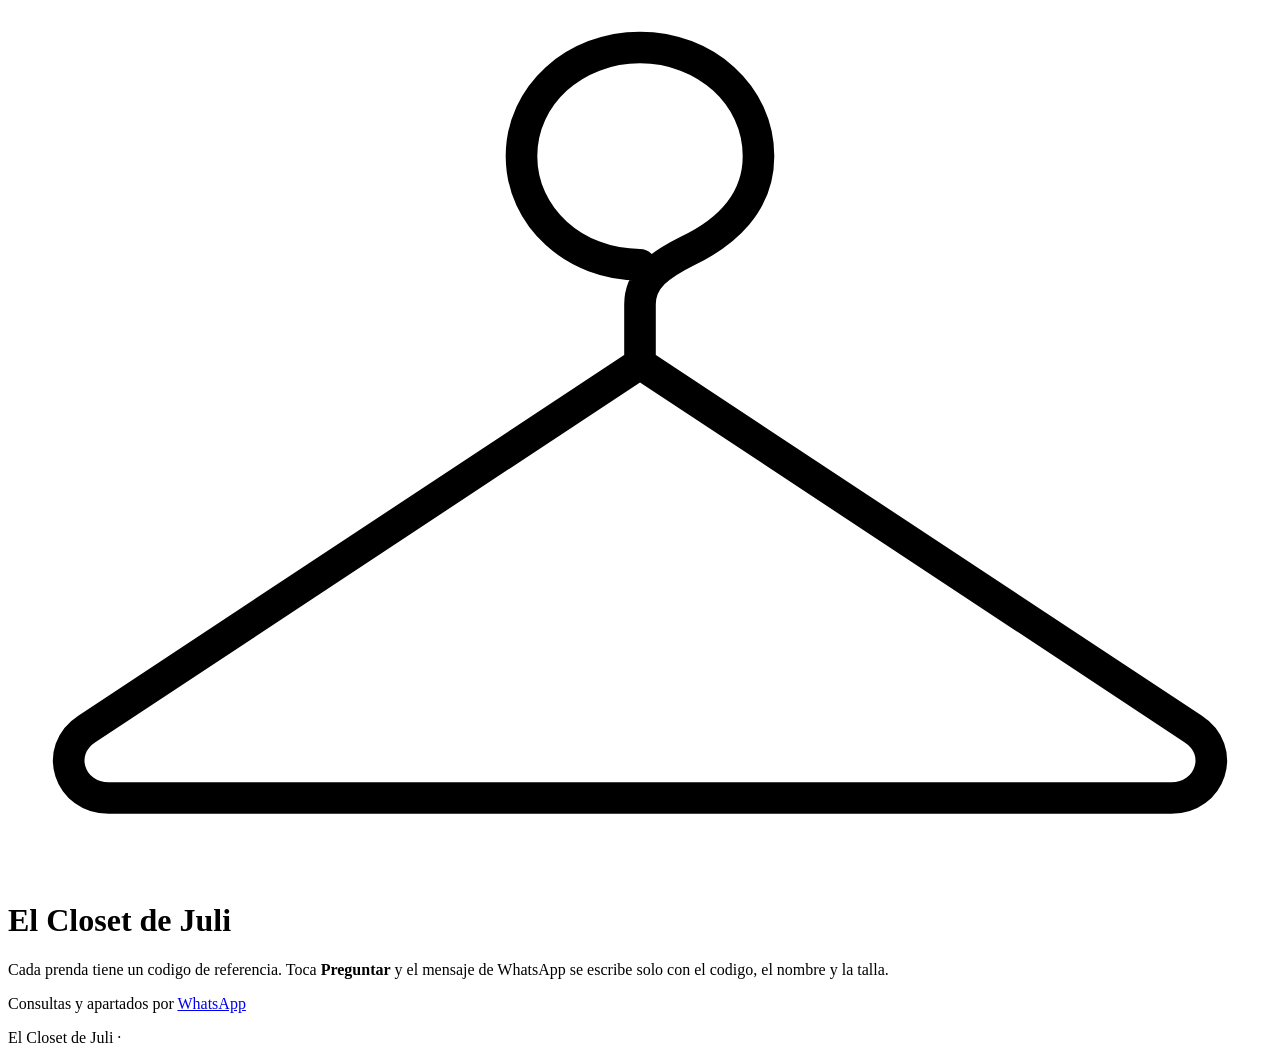
==== index.html @ c245eb87 "Add files via upload" ====
<!DOCTYPE html>
<html lang="es-CR">
<head>
  <meta charset="UTF-8">
  <meta name="viewport" content="width=device-width, initial-scale=1">

  <title>El Closet de Juli</title>
  <meta name="description" content="Catalogo de ropa y calzado seleccionado. Consultas por WhatsApp.">

  <!-- Vista previa al compartir el enlace por WhatsApp o redes.
       TODO: subir una imagen de portada a img/portada.jpg (1200x630 px)
       y reemplazar la URL completa cuando el sitio este publicado. -->
  <meta property="og:type" content="website">
  <meta property="og:title" content="El Closet de Juli">
  <meta property="og:description" content="Ropa y calzado seleccionado. Consultas por WhatsApp.">
  <meta property="og:image" content="img/portada.jpg">

  <link rel="preconnect" href="https://fonts.googleapis.com">
  <link rel="preconnect" href="https://fonts.gstatic.com" crossorigin>
  <link href="https://fonts.googleapis.com/css2?family=Cormorant+Garamond:wght@400;500;600&family=Jost:wght@300;400;500&display=swap" rel="stylesheet">

  <link rel="stylesheet" href="css/estilos.css">
</head>
<body>

  <header class="encabezado">
    <div class="contenedor">

      <!-- Marca: una linea continua que dibuja una percha.
           Mismo lenguaje grafico que el logo de la marca de enfermeria
           (una sola linea que forma un objeto reconocible), sin repetirlo. -->
      <svg class="marca" viewBox="0 0 64 44" fill="none" aria-hidden="true">
        <path d="M32 13c-3.3 0-6-2.4-6-5.5S28.7 2 32 2s6 2.4 6 5.5c0 2.4-1.7 3.9-3.6 4.8-1.4.7-2.4 1.4-2.4 2.7v2.5"
              stroke="currentColor" stroke-width="1.6" stroke-linecap="round"/>
        <path d="M32 18 4 36.5c-1.7 1.1-.9 3.5 1.1 3.5h53.8c2 0 2.8-2.4 1.1-3.5L32 18Z"
              stroke="currentColor" stroke-width="1.6" stroke-linejoin="round"/>
      </svg>

      <h1 id="negocio">El Closet de Juli</h1>
      <p class="lema" id="lema"></p>

      <p class="nota-uso">
        Cada prenda tiene un codigo de referencia. Toca
        <strong>Preguntar</strong> y el mensaje de WhatsApp se escribe solo
        con el codigo, el nombre y la talla.
      </p>

    </div>
  </header>

  <main>
    <div class="contenedor">

      <nav class="filtros" id="filtros" aria-label="Filtrar por categoria"></nav>

      <ul class="rejilla" id="rejilla"></ul>

      <div class="vacio" id="vacio" hidden>
        <p>No hay prendas en esta categoria por ahora.</p>
        <p>Escribinos y te avisamos cuando entre mercaderia nueva.</p>
      </div>

    </div>
  </main>

  <footer class="pie">
    <div class="contenedor">
      <p>
        Consultas y apartados por
        <a id="wa-general" href="#" target="_blank">WhatsApp</a>
      </p>
      <p>El Closet de Juli &middot; <span id="anio"></span></p>
    </div>
  </footer>

  <!-- datos.js va primero: app.js depende de CONFIG, CATEGORIAS y PRENDAS. -->
  <script src="js/datos.js"></script>
  <script src="js/app.js"></script>

</body>
</html>
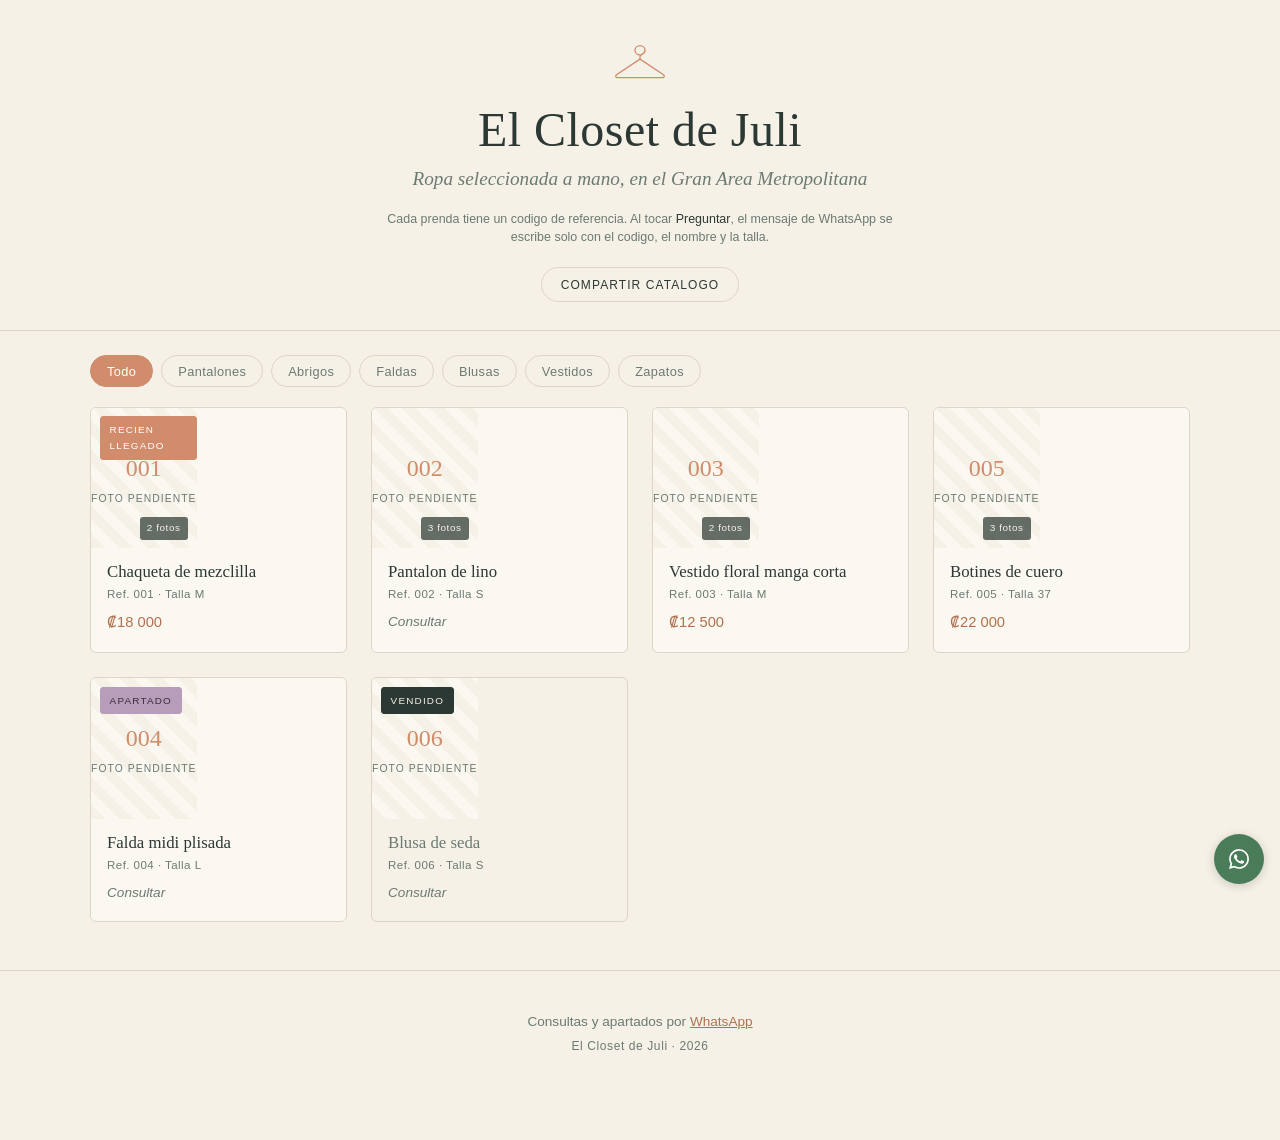
==== commit c20c1690: "v2: ficha con galeria, enlaces por prenda y panel de administracion" ====
--- a/index.html
+++ b/index.html
@@ -5,15 +5,22 @@
   <meta name="viewport" content="width=device-width, initial-scale=1">
 
   <title>El Closet de Juli</title>
-  <meta name="description" content="Catalogo de ropa y calzado seleccionado. Consultas por WhatsApp.">
+  <meta name="description" content="Ropa y calzado seleccionado a mano. Consultas por WhatsApp.">
+  <meta name="theme-color" content="#F6F1E7">
 
-  <!-- Vista previa al compartir el enlace por WhatsApp o redes.
-       TODO: subir una imagen de portada a img/portada.jpg (1200x630 px)
-       y reemplazar la URL completa cuando el sitio este publicado. -->
+  <!-- Vista previa al pegar el enlace en WhatsApp, Instagram o Facebook.
+       Las URL tienen que ser ABSOLUTAS: los previsualizadores no resuelven
+       rutas relativas. Falta subir img/portada.jpg (1200x630, en JPG: varios
+       previsualizadores todavia no leen WebP). -->
   <meta property="og:type" content="website">
+  <meta property="og:url" content="https://el-closet-de-juli.github.io/">
   <meta property="og:title" content="El Closet de Juli">
-  <meta property="og:description" content="Ropa y calzado seleccionado. Consultas por WhatsApp.">
-  <meta property="og:image" content="img/portada.jpg">
+  <meta property="og:description" content="Ropa y calzado seleccionado a mano. Consultas por WhatsApp.">
+  <meta property="og:image" content="https://el-closet-de-juli.github.io/img/portada.jpg">
+  <meta property="og:image:width" content="1200">
+  <meta property="og:image:height" content="630">
+  <meta property="og:locale" content="es_CR">
+  <meta name="twitter:card" content="summary_large_image">
 
   <link rel="preconnect" href="https://fonts.googleapis.com">
   <link rel="preconnect" href="https://fonts.gstatic.com" crossorigin>
@@ -23,13 +30,14 @@
 </head>
 <body>
 
+  <a class="salto-contenido" href="#rejilla">Saltar al catalogo</a>
+
   <header class="encabezado">
     <div class="contenedor">
 
-      <!-- Marca: una linea continua que dibuja una percha.
-           Mismo lenguaje grafico que el logo de la marca de enfermeria
-           (una sola linea que forma un objeto reconocible), sin repetirlo. -->
-      <svg class="marca" viewBox="0 0 64 44" fill="none" aria-hidden="true">
+      <!-- Marca: una sola linea continua que dibuja una percha. Mismo
+           lenguaje grafico que la otra marca de la casa, sin repetirlo. -->
+      <svg class="marca" width="54" height="37" viewBox="0 0 64 44" fill="none" aria-hidden="true" focusable="false">
         <path d="M32 13c-3.3 0-6-2.4-6-5.5S28.7 2 32 2s6 2.4 6 5.5c0 2.4-1.7 3.9-3.6 4.8-1.4.7-2.4 1.4-2.4 2.7v2.5"
               stroke="currentColor" stroke-width="1.6" stroke-linecap="round"/>
         <path d="M32 18 4 36.5c-1.7 1.1-.9 3.5 1.1 3.5h53.8c2 0 2.8-2.4 1.1-3.5L32 18Z"
@@ -40,10 +48,22 @@
       <p class="lema" id="lema"></p>
 
       <p class="nota-uso">
-        Cada prenda tiene un codigo de referencia. Toca
-        <strong>Preguntar</strong> y el mensaje de WhatsApp se escribe solo
+        Cada prenda tiene un codigo de referencia. Al tocar
+        <strong>Preguntar</strong>, el mensaje de WhatsApp se escribe solo
         con el codigo, el nombre y la talla.
       </p>
+
+      <button type="button" class="boton-linea" id="compartir-sitio">
+        Compartir catalogo
+      </button>
+
+      <noscript>
+        <p class="aviso-error">
+          Este catalogo necesita JavaScript para mostrar las prendas.
+          Mientras tanto, se puede consultar directo por
+          <a id="wa-noscript" href="https://wa.me/50672688481" target="_blank" rel="noopener noreferrer">WhatsApp</a>.
+        </p>
+      </noscript>
 
     </div>
   </header>
@@ -57,7 +77,11 @@
 
       <div class="vacio" id="vacio" hidden>
         <p>No hay prendas en esta categoria por ahora.</p>
-        <p>Escribinos y te avisamos cuando entre mercaderia nueva.</p>
+        <p>
+          Escribinos por
+          <a id="wa-vacio" href="#" target="_blank" rel="noopener noreferrer">WhatsApp</a>
+          y te avisamos cuando entre mercaderia nueva.
+        </p>
       </div>
 
     </div>
@@ -67,11 +91,81 @@
     <div class="contenedor">
       <p>
         Consultas y apartados por
-        <a id="wa-general" href="#" target="_blank">WhatsApp</a>
+        <a id="wa-general" href="#" target="_blank" rel="noopener noreferrer">WhatsApp</a>
       </p>
-      <p>El Closet de Juli &middot; <span id="anio"></span></p>
+      <p class="pie__legal">El Closet de Juli &middot; <span id="anio"></span></p>
     </div>
   </footer>
+
+  <!-- Boton flotante de WhatsApp general -->
+  <a class="flotante" id="wa-flotante" href="#" target="_blank" rel="noopener noreferrer"
+     aria-label="Escribir por WhatsApp">
+    <svg width="24" height="24" viewBox="0 0 24 24" fill="currentColor" aria-hidden="true" focusable="false">
+      <path d="M12.04 2c-5.46 0-9.9 4.44-9.9 9.9 0 1.75.46 3.45 1.32 4.95L2 22l5.3-1.39a9.86 9.86 0 0 0 4.74 1.21h.01c5.46 0 9.9-4.44 9.9-9.9 0-2.65-1.03-5.14-2.9-7.01A9.82 9.82 0 0 0 12.04 2Zm0 18.13h-.01a8.2 8.2 0 0 1-4.18-1.15l-.3-.18-3.11.82.83-3.03-.2-.31a8.2 8.2 0 0 1-1.26-4.38c0-4.54 3.7-8.23 8.23-8.23a8.2 8.2 0 0 1 8.23 8.24c0 4.54-3.7 8.22-8.23 8.22Zm4.52-6.16c-.25-.12-1.47-.72-1.69-.81-.23-.08-.39-.12-.56.13-.16.24-.64.8-.79.97-.14.16-.29.18-.54.06-.25-.13-1.05-.39-1.99-1.23-.74-.66-1.23-1.47-1.38-1.72-.14-.25-.01-.38.11-.5.11-.11.25-.29.37-.44.13-.15.17-.25.25-.41.08-.17.04-.31-.02-.44-.06-.12-.56-1.34-.76-1.84-.2-.48-.4-.42-.56-.43h-.47c-.17 0-.44.06-.67.31-.23.25-.87.85-.87 2.07s.9 2.4 1.02 2.56c.12.17 1.76 2.68 4.26 3.76.6.26 1.06.41 1.42.53.6.19 1.14.16 1.57.1.48-.07 1.47-.6 1.68-1.18.21-.58.21-1.08.14-1.18-.06-.11-.22-.17-.47-.29Z"/>
+    </svg>
+  </a>
+
+  <!-- Aviso breve (enlace copiado, etc.) -->
+  <p class="aviso" id="aviso" role="status" aria-live="polite" hidden></p>
+
+  <!-- ====================================================================
+       FICHA DE PRODUCTO
+       Vive en el HTML vacia y se rellena al abrirla. Asi no se construye
+       un modal nuevo cada vez.
+       ==================================================================== -->
+
+  <div class="fondo" id="fondo" hidden></div>
+
+  <div class="ficha" id="ficha" role="dialog" aria-modal="true" hidden>
+
+    <button type="button" class="ficha__cerrar" aria-label="Cerrar">
+      <svg width="20" height="20" viewBox="0 0 20 20" aria-hidden="true" focusable="false">
+        <path d="M4 4l12 12M16 4L4 16" stroke="currentColor" stroke-width="1.6" stroke-linecap="round"/>
+      </svg>
+    </button>
+
+    <div class="ficha__medio">
+      <div class="ficha__galeria"></div>
+
+      <button type="button" class="ficha__flecha ficha__flecha--previa" aria-label="Foto anterior">
+        <svg width="18" height="18" viewBox="0 0 18 18" aria-hidden="true" focusable="false">
+          <path d="M11.5 3L5.5 9l6 6" stroke="currentColor" stroke-width="1.6" fill="none" stroke-linecap="round" stroke-linejoin="round"/>
+        </svg>
+      </button>
+      <button type="button" class="ficha__flecha ficha__flecha--siguiente" aria-label="Foto siguiente">
+        <svg width="18" height="18" viewBox="0 0 18 18" aria-hidden="true" focusable="false">
+          <path d="M6.5 3l6 6-6 6" stroke="currentColor" stroke-width="1.6" fill="none" stroke-linecap="round" stroke-linejoin="round"/>
+        </svg>
+      </button>
+
+      <div class="ficha__puntos" role="tablist" aria-label="Fotos"></div>
+    </div>
+
+    <div class="ficha__texto">
+      <span class="ficha__sello" hidden></span>
+      <h2 class="ficha__nombre"></h2>
+      <p class="ficha__precio"></p>
+
+      <dl class="ficha__datos"></dl>
+
+      <p class="ficha__descripcion"></p>
+
+      <p class="ficha__nota-vendida" hidden>
+        Esta prenda ya se vendio. Se deja visible para mostrar el tipo de
+        mercaderia que entra.
+      </p>
+
+      <div class="ficha__acciones">
+        <a class="boton boton--wa ficha__wa" href="#" target="_blank" rel="noopener noreferrer">
+          Preguntar por WhatsApp
+        </a>
+        <button type="button" class="boton boton--linea ficha__compartir">
+          Compartir esta prenda
+        </button>
+      </div>
+    </div>
+
+  </div>
 
   <!-- datos.js va primero: app.js depende de CONFIG, CATEGORIAS y PRENDAS. -->
   <script src="js/datos.js"></script>
--- a/css/estilos.css
+++ b/css/estilos.css
@@ -0,0 +1,703 @@
+/* ==========================================================================
+   EL CLOSET DE JULI - Estilos
+   --------------------------------------------------------------------------
+   Paleta heredada de la identidad de la casa, con la jerarquia invertida:
+   terracota al frente, salvia como detalle. Para volver al calco exacto de
+   la marca original, intercambiar los valores de --acento y --detalle.
+
+   Orden del archivo:
+   1. Tokens    5. Rejilla y tarjetas
+   2. Base      6. Ficha (modal)
+   3. Encabezado 7. Pie y flotantes
+   4. Filtros   8. Respuestas al medio (responsive y accesibilidad)
+   ========================================================================== */
+
+
+/* --------------------------------------------------------------------------
+   1. TOKENS
+   -------------------------------------------------------------------------- */
+
+:root {
+  /* Color */
+  --crema:          #F6F1E7;   /* fondo general */
+  --crema-hueso:    #FBF8F2;   /* fondo de tarjetas y fichas */
+  --acento:         #D08C6B;   /* terracota - color principal */
+  --acento-oscuro:  #B0714F;   /* terracota para hover, foco y texto */
+  --detalle:        #6E8F7F;   /* salvia - secundario */
+  --lila:           #B79DBA;
+  --lila-texto:     #8B6F92;
+  --tinta:          #2C3833;   /* texto principal */
+  --tinta-suave:    #6B7A73;   /* texto secundario */
+  --linea:          #DED5C6;   /* bordes y separadores */
+  --wa:             #4A7C59;   /* verde sobrio para WhatsApp, en la paleta */
+
+  /* Tipografia */
+  --serif: "Cormorant Garamond", Georgia, "Times New Roman", serif;
+  --sans:  "Jost", -apple-system, BlinkMacSystemFont, "Segoe UI", Roboto, sans-serif;
+
+  /* Espaciado */
+  --gap:    1.25rem;
+  --margen: 1.25rem;
+  --radio:  6px;
+
+  /* Movimiento */
+  --transicion: 180ms ease;
+}
+
+
+/* --------------------------------------------------------------------------
+   2. BASE
+   -------------------------------------------------------------------------- */
+
+*, *::before, *::after { box-sizing: border-box; }
+
+/* El atributo hidden pierde contra cualquier regla que fije display (block,
+   flex, grid). Sin este !important, ocultar el boton de WhatsApp de una
+   prenda vendida o las flechas de una galeria de una sola foto no surte
+   efecto. Es la primera regla del archivo a proposito. */
+[hidden] { display: none !important; }
+
+html { -webkit-text-size-adjust: 100%; }
+
+body {
+  margin: 0;
+  background: var(--crema);
+  color: var(--tinta);
+  font-family: var(--sans);
+  font-weight: 300;
+  font-size: 16px;
+  line-height: 1.6;
+  -webkit-font-smoothing: antialiased;
+  overflow-x: hidden;
+}
+
+body.sin-scroll { overflow: hidden; }
+
+img { display: block; max-width: 100%; }
+
+a { color: inherit; }
+
+h1, h2, h3 {
+  font-family: var(--serif);
+  font-weight: 500;
+  line-height: 1.2;
+  margin: 0;
+}
+
+/* Foco visible para navegacion por teclado.
+   No eliminar: es un requisito de accesibilidad (WCAG 2.1, criterio 2.4.7). */
+a:focus-visible,
+button:focus-visible {
+  outline: 2px solid var(--acento-oscuro);
+  outline-offset: 3px;
+  border-radius: 2px;
+}
+
+.contenedor {
+  width: 100%;
+  max-width: 1140px;
+  margin: 0 auto;
+  padding: 0 var(--margen);
+}
+
+/* Enlace de salto: invisible hasta que se navega con teclado. */
+.salto-contenido {
+  position: absolute;
+  left: -9999px;
+  top: 0;
+  background: var(--crema-hueso);
+  color: var(--tinta);
+  padding: 0.75rem 1rem;
+  z-index: 100;
+  border: 1px solid var(--linea);
+}
+.salto-contenido:focus { left: 0.5rem; top: 0.5rem; }
+
+.aviso-error {
+  border: 1px solid var(--acento);
+  background: var(--crema-hueso);
+  padding: 0.9rem 1rem;
+  border-radius: var(--radio);
+  font-size: 0.9rem;
+  margin: 1.5rem 0;
+}
+
+
+/* --------------------------------------------------------------------------
+   3. ENCABEZADO
+   -------------------------------------------------------------------------- */
+
+/* El encabezado se mantiene corto a proposito: quien llega por un enlace de
+   WhatsApp viene a ver ropa, no a leer. En movil la primera fila de prendas
+   tiene que asomar sin hacer scroll. */
+.encabezado {
+  text-align: center;
+  padding: 1.75rem 0 1.35rem;
+  border-bottom: 1px solid var(--linea);
+}
+@media (min-width: 600px) {
+  .encabezado { padding: 2.75rem 0 1.75rem; }
+}
+
+.marca { color: var(--acento); margin-bottom: 0.75rem; }
+
+.encabezado h1 {
+  font-size: clamp(2rem, 7vw, 3rem);
+  letter-spacing: 0.01em;
+}
+
+.lema {
+  font-family: var(--serif);
+  font-size: clamp(1rem, 3.4vw, 1.2rem);
+  font-style: italic;
+  color: var(--tinta-suave);
+  margin: 0.35rem 0 0;
+}
+
+.nota-uso {
+  max-width: 32rem;
+  margin: 0.95rem auto 0;
+  font-size: 0.78rem;
+  line-height: 1.5;
+  color: var(--tinta-suave);
+}
+.nota-uso strong { font-weight: 500; color: var(--tinta); }
+
+.boton-linea {
+  margin-top: 1.25rem;
+  background: none;
+  border: 1px solid var(--linea);
+  color: var(--tinta);
+  font-family: var(--sans);
+  font-size: 0.75rem;
+  font-weight: 400;
+  letter-spacing: 0.09em;
+  text-transform: uppercase;
+  padding: 0.6rem 1.15rem;
+  border-radius: 999px;
+  cursor: pointer;
+  transition: border-color var(--transicion), color var(--transicion);
+}
+.boton-linea:hover {
+  border-color: var(--acento);
+  color: var(--acento-oscuro);
+}
+
+
+/* --------------------------------------------------------------------------
+   4. FILTROS
+   -------------------------------------------------------------------------- */
+
+.filtros {
+  display: flex;
+  gap: 0.5rem;
+  overflow-x: auto;
+  padding: 1.5rem 0 1.25rem;
+  scrollbar-width: none;
+  -webkit-overflow-scrolling: touch;
+}
+.filtros::-webkit-scrollbar { display: none; }
+
+.chip {
+  flex: 0 0 auto;
+  background: none;
+  border: 1px solid var(--linea);
+  border-radius: 999px;
+  color: var(--tinta-suave);
+  font-family: var(--sans);
+  font-size: 0.8rem;
+  font-weight: 400;
+  letter-spacing: 0.03em;
+  padding: 0.45rem 1rem;
+  cursor: pointer;
+  white-space: nowrap;
+  transition: background var(--transicion), color var(--transicion), border-color var(--transicion);
+}
+.chip:hover { border-color: var(--acento); color: var(--acento-oscuro); }
+
+.chip--activo {
+  background: var(--acento);
+  border-color: var(--acento);
+  color: #fff;
+}
+.chip--activo:hover { background: var(--acento-oscuro); border-color: var(--acento-oscuro); color: #fff; }
+
+
+/* --------------------------------------------------------------------------
+   5. REJILLA Y TARJETAS
+   -------------------------------------------------------------------------- */
+
+.rejilla {
+  list-style: none;
+  margin: 0 0 3rem;
+  padding: 0;
+  display: grid;
+  grid-template-columns: repeat(2, 1fr);
+  gap: var(--gap);
+}
+
+/* Las tarjetas de una misma fila igualan altura aunque un nombre ocupe dos
+   lineas: si no, la rejilla queda dentada y se ve descuidada. */
+.tarjeta { display: flex; }
+
+.tarjeta__boton {
+  display: flex;
+  flex-direction: column;
+  width: 100%;
+  padding: 0;
+  border: 1px solid var(--linea);
+  border-radius: var(--radio);
+  background: var(--crema-hueso);
+  text-align: left;
+  cursor: pointer;
+  overflow: hidden;
+  font: inherit;
+  color: inherit;
+  transition: border-color var(--transicion), transform var(--transicion);
+}
+.tarjeta__boton:hover {
+  border-color: var(--acento);
+  transform: translateY(-2px);
+}
+
+.tarjeta__marco {
+  position: relative;
+  aspect-ratio: 3 / 4;         /* reserva el espacio: sin salto de layout */
+  background: var(--linea);
+  overflow: hidden;
+}
+.tarjeta__marco img {
+  width: 100%;
+  height: 100%;
+  object-fit: cover;
+}
+
+.tarjeta--vendida .tarjeta__marco img { filter: grayscale(1); opacity: 0.62; }
+.tarjeta--vendida .tarjeta__boton { background: var(--crema); }
+.tarjeta--vendida .tarjeta__nombre,
+.tarjeta--vendida .tarjeta__precio { color: var(--tinta-suave); }
+
+.tarjeta__cuerpo {
+  padding: 0.7rem 0.8rem 0.9rem;
+  flex: 1 1 auto;
+  display: flex;
+  flex-direction: column;
+}
+
+.tarjeta__nombre {
+  font-size: 1.05rem;
+  line-height: 1.25;
+  margin-bottom: 0.15rem;
+}
+
+/* El precio se pega al fondo de la tarjeta: queda a la misma altura en toda
+   la fila, que es como el ojo compara. */
+.tarjeta__precio { margin-top: auto; }
+
+.tarjeta__meta {
+  margin: 0;
+  font-size: 0.72rem;
+  letter-spacing: 0.04em;
+  color: var(--tinta-suave);
+}
+
+.tarjeta__precio {
+  margin: 0.45rem 0 0;
+  font-size: 0.92rem;
+  font-weight: 400;
+  color: var(--acento-oscuro);
+}
+.tarjeta__precio--consultar {
+  color: var(--tinta-suave);
+  font-style: italic;
+  font-size: 0.85rem;
+}
+
+/* --- Sellos de situacion --- */
+
+.sello {
+  position: absolute;
+  top: 0.55rem;
+  left: 0.55rem;
+  font-size: 0.62rem;
+  font-weight: 400;
+  letter-spacing: 0.12em;
+  text-transform: uppercase;
+  padding: 0.3rem 0.55rem;
+  border-radius: 3px;
+  background: var(--crema-hueso);
+  color: var(--tinta);
+  border: 1px solid var(--linea);
+}
+.sello--nuevo    { background: var(--acento); color: #fff; border-color: var(--acento); }
+.sello--apartado { background: var(--lila); color: #3B2C3E; border-color: var(--lila); }
+.sello--vendido  { background: var(--tinta); color: var(--crema); border-color: var(--tinta); }
+
+.contador-fotos {
+  position: absolute;
+  bottom: 0.55rem;
+  right: 0.55rem;
+  font-size: 0.62rem;
+  letter-spacing: 0.06em;
+  padding: 0.22rem 0.45rem;
+  border-radius: 3px;
+  background: rgba(44, 56, 51, 0.72);
+  color: var(--crema);
+}
+
+/* --- Hueco cuando la foto no existe todavia --- */
+
+.foto-ausente {
+  width: 100%;
+  height: 100%;
+  min-height: 140px;
+  display: flex;
+  flex-direction: column;
+  align-items: center;
+  justify-content: center;
+  gap: 0.2rem;
+  background: repeating-linear-gradient(
+    45deg, var(--crema) 0 10px, var(--crema-hueso) 10px 20px
+  );
+  color: var(--tinta-suave);
+}
+.foto-ausente__ref {
+  font-family: var(--serif);
+  font-size: 1.5rem;
+  color: var(--acento);
+}
+.foto-ausente__texto {
+  font-size: 0.65rem;
+  letter-spacing: 0.1em;
+  text-transform: uppercase;
+}
+
+/* --- Estado vacio --- */
+
+.vacio {
+  text-align: center;
+  padding: 3.5rem 1rem 4.5rem;
+  color: var(--tinta-suave);
+}
+.vacio p { margin: 0.35rem 0; }
+.vacio a { color: var(--acento-oscuro); }
+
+
+/* --------------------------------------------------------------------------
+   6. FICHA (MODAL)
+   -------------------------------------------------------------------------- */
+
+.fondo {
+  position: fixed;
+  inset: 0;
+  background: rgba(44, 56, 51, 0.55);
+  z-index: 40;
+}
+
+.ficha {
+  position: fixed;
+  inset: 0;
+  z-index: 50;
+  background: var(--crema-hueso);
+  overflow-y: auto;
+  -webkit-overflow-scrolling: touch;
+}
+
+.ficha__cerrar {
+  position: absolute;
+  top: 0.75rem;
+  right: 0.75rem;
+  z-index: 3;
+  width: 40px;
+  height: 40px;
+  display: flex;
+  align-items: center;
+  justify-content: center;
+  border: 1px solid var(--linea);
+  border-radius: 50%;
+  background: var(--crema-hueso);
+  color: var(--tinta);
+  cursor: pointer;
+  transition: border-color var(--transicion), color var(--transicion);
+}
+.ficha__cerrar:hover { border-color: var(--acento); color: var(--acento-oscuro); }
+
+/* --- Galeria deslizable --- */
+
+.ficha__medio { position: relative; background: var(--linea); }
+
+.ficha__galeria {
+  display: flex;
+  overflow-x: auto;
+  scroll-snap-type: x mandatory;
+  scrollbar-width: none;
+  -webkit-overflow-scrolling: touch;
+}
+.ficha__galeria::-webkit-scrollbar { display: none; }
+
+.lamina {
+  flex: 0 0 100%;
+  scroll-snap-align: start;
+  aspect-ratio: 3 / 4;
+  max-height: 70vh;
+  background: var(--crema);
+}
+.lamina img { width: 100%; height: 100%; object-fit: cover; }
+
+.ficha__flecha {
+  position: absolute;
+  top: 50%;
+  transform: translateY(-50%);
+  width: 38px;
+  height: 38px;
+  display: flex;
+  align-items: center;
+  justify-content: center;
+  border: none;
+  border-radius: 50%;
+  background: rgba(251, 248, 242, 0.9);
+  color: var(--tinta);
+  cursor: pointer;
+  transition: background var(--transicion);
+}
+.ficha__flecha:hover { background: var(--crema-hueso); }
+.ficha__flecha--previa { left: 0.6rem; }
+.ficha__flecha--siguiente { right: 0.6rem; }
+
+.ficha__puntos {
+  position: absolute;
+  bottom: 0.7rem;
+  left: 0;
+  right: 0;
+  display: flex;
+  justify-content: center;
+  gap: 0.35rem;
+}
+.punto {
+  width: 7px;
+  height: 7px;
+  padding: 0;
+  border: none;
+  border-radius: 50%;
+  background: rgba(251, 248, 242, 0.6);
+  cursor: pointer;
+  transition: background var(--transicion), transform var(--transicion);
+}
+.punto--activo { background: var(--crema-hueso); transform: scale(1.35); }
+
+/* --- Texto de la ficha --- */
+
+.ficha__texto {
+  padding: 1.5rem var(--margen) 3rem;
+  max-width: 34rem;
+  margin: 0 auto;
+}
+
+.ficha__sello {
+  position: static;
+  display: inline-block;
+  margin-bottom: 0.7rem;
+}
+
+.ficha__nombre {
+  font-size: clamp(1.5rem, 5.5vw, 2rem);
+  margin-bottom: 0.3rem;
+}
+
+.ficha__precio {
+  margin: 0 0 1.25rem;
+  font-size: 1.15rem;
+  color: var(--acento-oscuro);
+}
+.ficha__precio--consultar {
+  font-style: italic;
+  font-size: 1rem;
+  color: var(--tinta-suave);
+}
+
+.ficha__datos {
+  margin: 0 0 1.25rem;
+  border-top: 1px solid var(--linea);
+}
+.ficha__fila {
+  display: flex;
+  gap: 1rem;
+  padding: 0.55rem 0;
+  border-bottom: 1px solid var(--linea);
+  font-size: 0.88rem;
+}
+.ficha__fila dt {
+  flex: 0 0 6.5rem;
+  color: var(--tinta-suave);
+  font-size: 0.72rem;
+  letter-spacing: 0.09em;
+  text-transform: uppercase;
+  padding-top: 0.15rem;
+}
+.ficha__fila dd { margin: 0; }
+
+.ficha__descripcion {
+  margin: 0 0 1.5rem;
+  font-size: 0.95rem;
+  line-height: 1.65;
+}
+
+.ficha__nota-vendida {
+  font-size: 0.85rem;
+  font-style: italic;
+  color: var(--tinta-suave);
+  border-left: 2px solid var(--linea);
+  padding-left: 0.85rem;
+  margin-bottom: 1.5rem;
+}
+
+.ficha__acciones {
+  display: flex;
+  flex-direction: column;
+  gap: 0.6rem;
+}
+
+.boton {
+  display: block;
+  width: 100%;
+  text-align: center;
+  padding: 0.85rem 1.25rem;
+  border-radius: var(--radio);
+  font-family: var(--sans);
+  font-size: 0.9rem;
+  font-weight: 400;
+  letter-spacing: 0.03em;
+  text-decoration: none;
+  cursor: pointer;
+  transition: background var(--transicion), border-color var(--transicion), color var(--transicion);
+}
+
+.boton--wa {
+  background: var(--wa);
+  border: 1px solid var(--wa);
+  color: #fff;
+}
+.boton--wa:hover { background: #3E6A4A; border-color: #3E6A4A; }
+
+.boton--linea {
+  background: none;
+  border: 1px solid var(--linea);
+  color: var(--tinta);
+}
+.boton--linea:hover { border-color: var(--acento); color: var(--acento-oscuro); }
+
+
+/* --------------------------------------------------------------------------
+   7. PIE, FLOTANTE Y AVISOS
+   -------------------------------------------------------------------------- */
+
+.pie {
+  border-top: 1px solid var(--linea);
+  padding: 2.25rem 0 5rem;
+  text-align: center;
+  font-size: 0.85rem;
+  color: var(--tinta-suave);
+}
+.pie p { margin: 0.25rem 0; }
+.pie a { color: var(--acento-oscuro); }
+.pie__legal { font-size: 0.75rem; letter-spacing: 0.05em; }
+
+.flotante {
+  position: fixed;
+  right: 1rem;
+  bottom: 1rem;
+  z-index: 30;
+  width: 50px;
+  height: 50px;
+  display: flex;
+  align-items: center;
+  justify-content: center;
+  border-radius: 50%;
+  background: var(--wa);
+  color: #fff;
+  box-shadow: 0 2px 10px rgba(44, 56, 51, 0.22);
+  transition: background var(--transicion);
+}
+.flotante:hover { background: #3E6A4A; }
+
+.aviso {
+  position: fixed;
+  left: 50%;
+  bottom: 1.25rem;
+  transform: translateX(-50%);
+  z-index: 60;
+  max-width: calc(100% - 2rem);
+  margin: 0;
+  padding: 0.65rem 1.1rem;
+  border-radius: 999px;
+  background: var(--tinta);
+  color: var(--crema);
+  font-size: 0.82rem;
+  text-align: center;
+  box-shadow: 0 2px 12px rgba(44, 56, 51, 0.25);
+}
+
+
+/* --------------------------------------------------------------------------
+   8. RESPUESTAS AL MEDIO
+   -------------------------------------------------------------------------- */
+
+/* Tablet: tres columnas */
+@media (min-width: 600px) {
+  :root { --gap: 1.5rem; }
+  .rejilla { grid-template-columns: repeat(3, 1fr); }
+  .tarjeta__cuerpo { padding: 0.85rem 1rem 1.1rem; }
+}
+
+/* Escritorio: cuatro columnas y la ficha se vuelve una ventana de dos partes */
+@media (min-width: 900px) {
+  .rejilla { grid-template-columns: repeat(4, 1fr); }
+
+  .ficha {
+    inset: 50% auto auto 50%;
+    transform: translate(-50%, -50%);
+    width: min(920px, calc(100vw - 4rem));
+    max-height: calc(100vh - 4rem);
+    border-radius: var(--radio);
+    border: 1px solid var(--linea);
+    display: grid;
+    grid-template-columns: 1.05fr 1fr;
+    overflow: hidden;
+  }
+  .ficha__medio { overflow: hidden; }
+  .ficha__texto {
+    overflow-y: auto;
+    padding: 2.25rem 2rem 2.5rem;
+    max-width: none;
+  }
+  /* Deja libre la esquina donde vive el boton de cerrar. */
+  .ficha__nombre { padding-right: 3rem; }
+  .lamina { max-height: none; height: 100%; aspect-ratio: auto; }
+  .ficha__galeria { height: 100%; }
+  .ficha__acciones { flex-direction: row; }
+  .ficha__cerrar { background: rgba(251, 248, 242, 0.92); }
+}
+
+/* Pantallas muy angostas: que nada se apriete de mas */
+@media (max-width: 360px) {
+  :root { --gap: 0.85rem; --margen: 0.9rem; }
+  .tarjeta__nombre { font-size: 0.95rem; }
+}
+
+/* Respetar la preferencia del sistema de reducir movimiento.
+   No es un detalle: hay personas para las que el movimiento causa mareo. */
+@media (prefers-reduced-motion: reduce) {
+  *, *::before, *::after {
+    animation-duration: 0.01ms !important;
+    transition-duration: 0.01ms !important;
+    scroll-behavior: auto !important;
+  }
+  .tarjeta__boton:hover { transform: none; }
+}
+
+/* Impresion: sin controles, solo el catalogo */
+@media print {
+  .filtros, .flotante, .boton-linea, .ficha, .fondo, .aviso, .salto-contenido { display: none !important; }
+  body { background: #fff; }
+  .rejilla { grid-template-columns: repeat(3, 1fr); }
+}
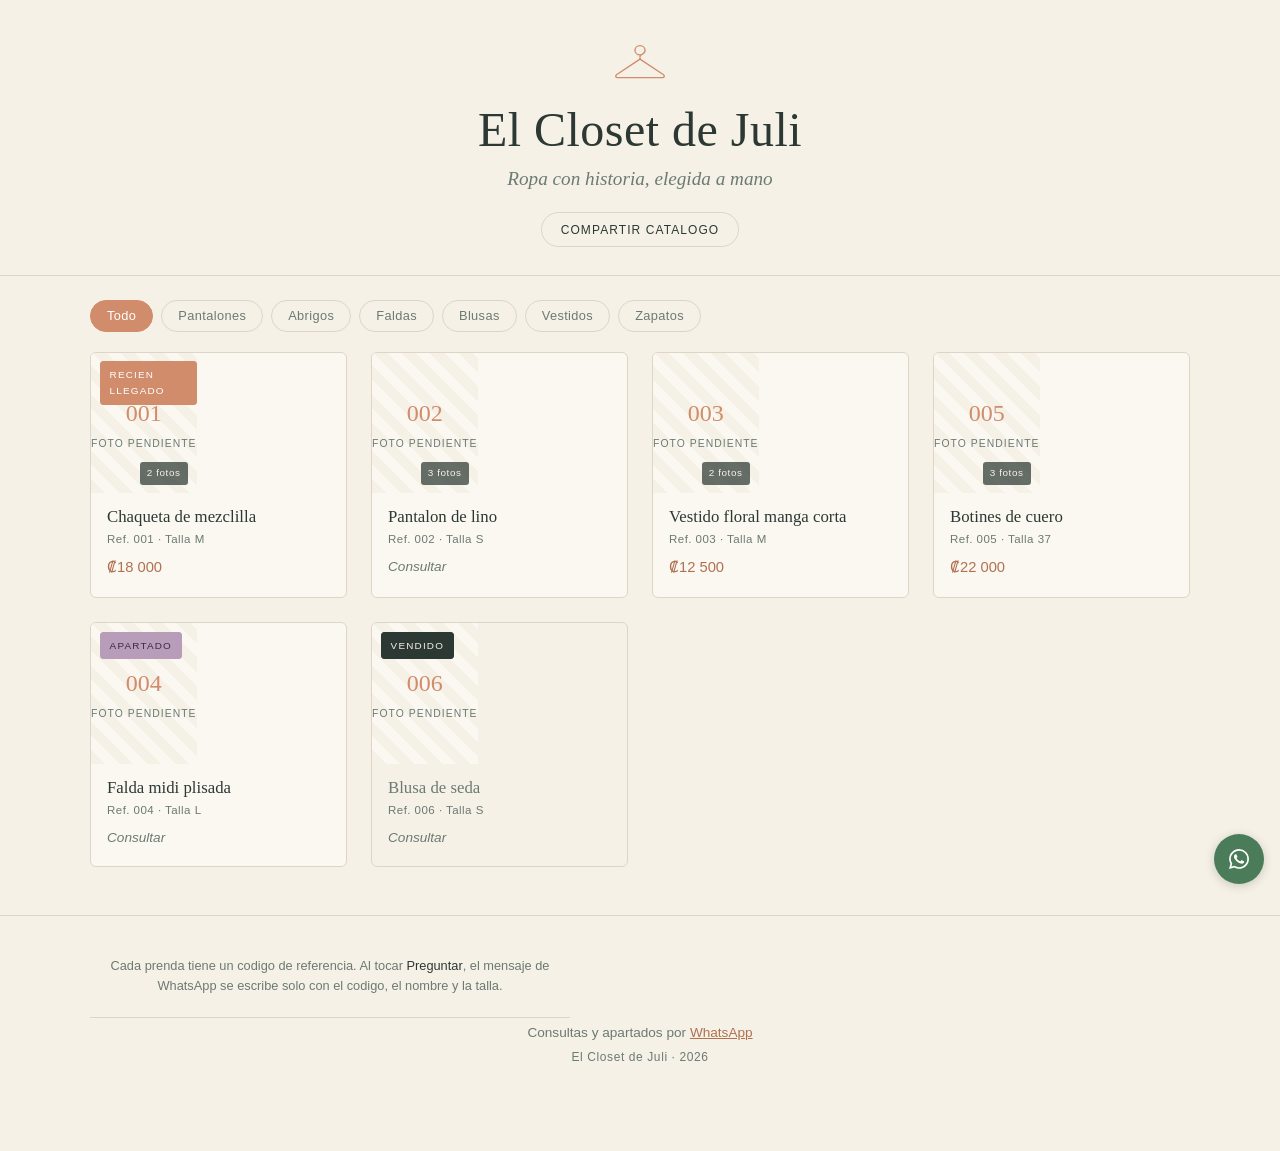
==== commit 61940cac: "v2: ficha con galeria, enlaces por prenda y panel de administracion" ====
--- a/index.html
+++ b/index.html
@@ -5,7 +5,7 @@
   <meta name="viewport" content="width=device-width, initial-scale=1">
 
   <title>El Closet de Juli</title>
-  <meta name="description" content="Ropa y calzado seleccionado a mano. Consultas por WhatsApp.">
+  <meta name="description" content="Ropa con historia, elegida a mano. Consultas por WhatsApp.">
   <meta name="theme-color" content="#F6F1E7">
 
   <!-- Vista previa al pegar el enlace en WhatsApp, Instagram o Facebook.
@@ -15,7 +15,7 @@
   <meta property="og:type" content="website">
   <meta property="og:url" content="https://el-closet-de-juli.github.io/">
   <meta property="og:title" content="El Closet de Juli">
-  <meta property="og:description" content="Ropa y calzado seleccionado a mano. Consultas por WhatsApp.">
+  <meta property="og:description" content="Ropa con historia, elegida a mano. Consultas por WhatsApp.">
   <meta property="og:image" content="https://el-closet-de-juli.github.io/img/portada.jpg">
   <meta property="og:image:width" content="1200">
   <meta property="og:image:height" content="630">
@@ -46,12 +46,6 @@
 
       <h1 id="negocio">El Closet de Juli</h1>
       <p class="lema" id="lema"></p>
-
-      <p class="nota-uso">
-        Cada prenda tiene un codigo de referencia. Al tocar
-        <strong>Preguntar</strong>, el mensaje de WhatsApp se escribe solo
-        con el codigo, el nombre y la talla.
-      </p>
 
       <button type="button" class="boton-linea" id="compartir-sitio">
         Compartir catalogo
@@ -89,6 +83,16 @@
 
   <footer class="pie">
     <div class="contenedor">
+
+      <!-- La nota de uso vive aqui y no en el encabezado: quien llega por un
+           enlace de WhatsApp viene a ver ropa. Quien baja hasta el pie ya
+           recorrio el catalogo y es cuando la explicacion le sirve. -->
+      <p class="nota-uso">
+        Cada prenda tiene un codigo de referencia. Al tocar
+        <strong>Preguntar</strong>, el mensaje de WhatsApp se escribe solo
+        con el codigo, el nombre y la talla.
+      </p>
+
       <p>
         Consultas y apartados por
         <a id="wa-general" href="#" target="_blank" rel="noopener noreferrer">WhatsApp</a>
--- a/css/estilos.css
+++ b/css/estilos.css
@@ -154,17 +154,8 @@
   margin: 0.35rem 0 0;
 }
 
-.nota-uso {
-  max-width: 32rem;
-  margin: 0.95rem auto 0;
-  font-size: 0.78rem;
-  line-height: 1.5;
-  color: var(--tinta-suave);
-}
-.nota-uso strong { font-weight: 500; color: var(--tinta); }
-
 .boton-linea {
-  margin-top: 1.25rem;
+  margin-top: 1.1rem;
   background: none;
   border: 1px solid var(--linea);
   color: var(--tinta);
@@ -600,7 +591,20 @@
 }
 .pie p { margin: 0.25rem 0; }
 .pie a { color: var(--acento-oscuro); }
-.pie__legal { font-size: 0.75rem; letter-spacing: 0.05em; }
+.pie__legal { font-size: 0.75rem; letter-spacing: 0.05em; margin-top: 0.6rem; }
+
+/* Nota de uso: vive en el pie. Se separa con una linea fina para que se lea
+   como explicacion de cierre y no como parte de la firma. */
+.nota-uso {
+  max-width: 30rem;
+  margin: 0 auto 1.5rem;
+  padding-bottom: 1.35rem;
+  border-bottom: 1px solid var(--linea);
+  font-size: 0.8rem;
+  line-height: 1.55;
+  color: var(--tinta-suave);
+}
+.nota-uso strong { font-weight: 500; color: var(--tinta); }
 
 .flotante {
   position: fixed;
